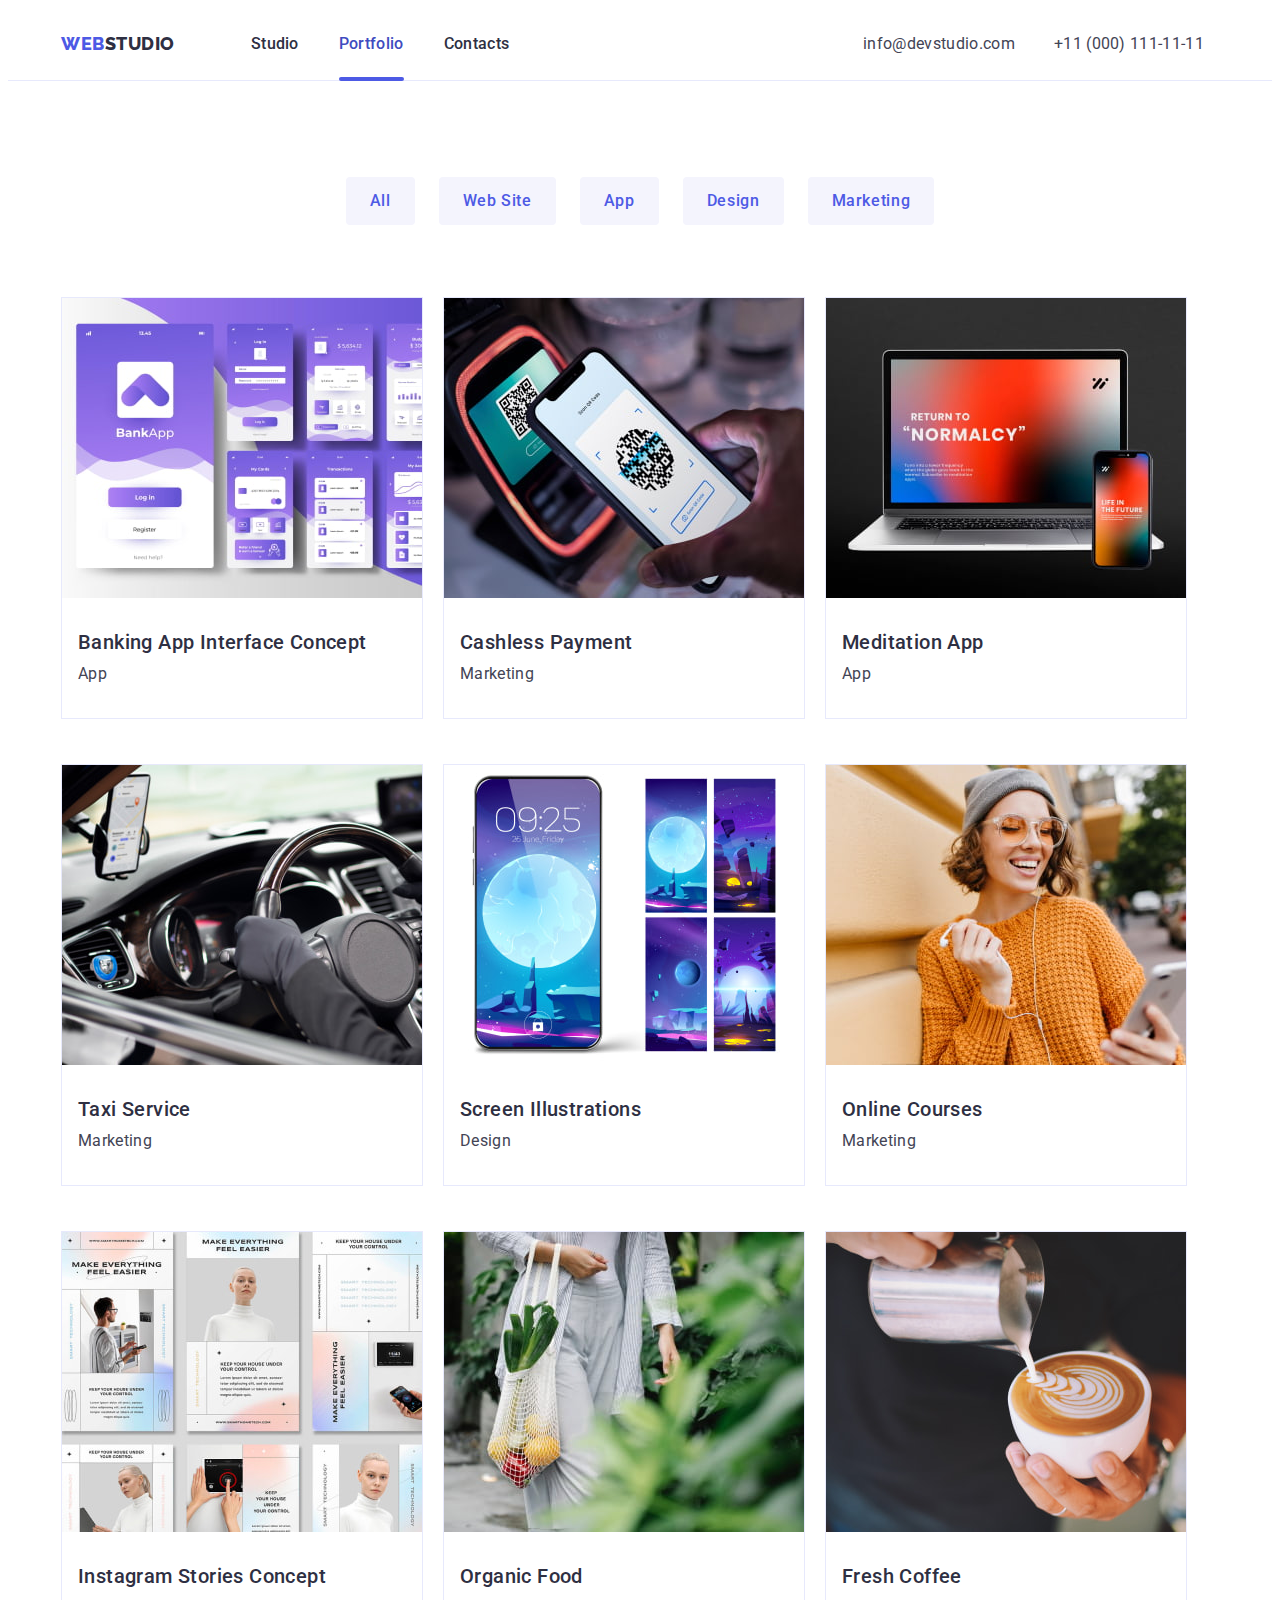
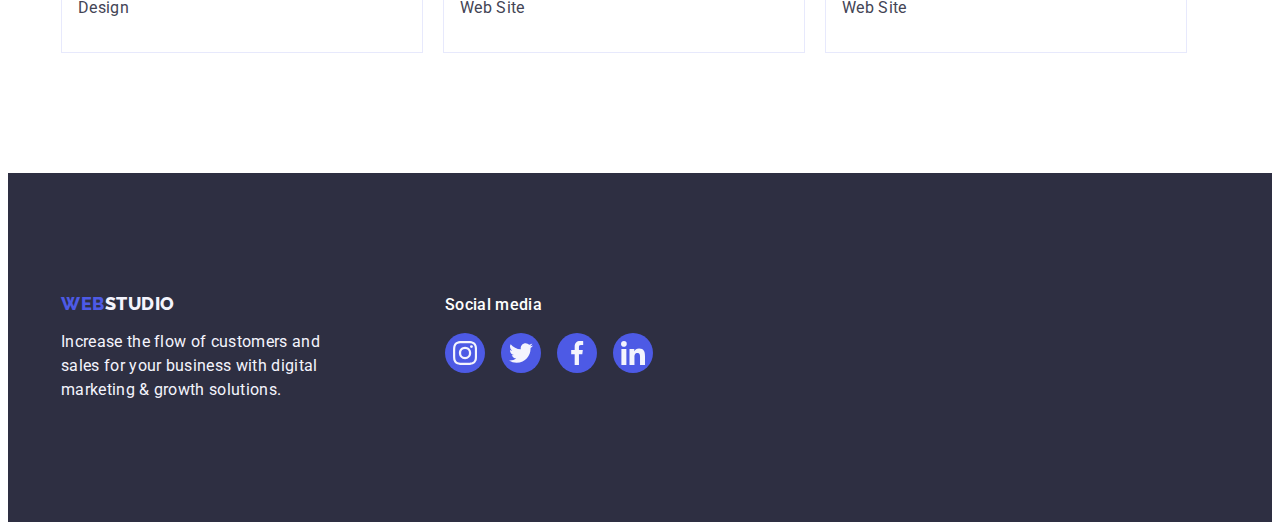
==== portfolio.html @ 0e0e0775 "Initial commit" ====
<!DOCTYPE html>
<html lang="en">
  <head>
    <meta charset="UTF-8" />
    <meta http-equiv="X-UA-Compatible" content="IE=edge" />
    <meta name="viewport" content="width=device-width, initial-scale=1.0" />
    <link
      rel="stylesheet"
      href="https://cdnjs.cloudflare.com/ajax/libs/modern-normalize/1.1.0/modern-normalize.min.css"
      integrity="sha512-wpPYUAdjBVSE4KJnH1VR1HeZfpl1ub8YT/NKx4PuQ5NmX2tKuGu6U/JRp5y+Y8XG2tV+wKQpNHVUX03MfMFn9Q=="
      crossorigin="anonymous"
      referrerpolicy="no-referrer"
    />
    <title>Portfolio</title>
    <link rel="stylesheet" href="./css/styles.css" />
    <link rel="preconnect" href="https://fonts.googleapis.com" />
    <link rel="preconnect" href="https://fonts.gstatic.com" crossorigin />
    <link
      href="https://fonts.googleapis.com/css2?family=Raleway:wght@700;800&family=Roboto:wght@400;500&display=swap"
      rel="stylesheet"
    />
  </head>
  <body>
    <!--Шапка сторінки-->
    <header class="header-cont">
      <div class="header-box container">
        <nav class="nav-box">
          <a class="logo link" href="./index.html"
            >Web<span class="logo-span">Studio</span></a
          >
          <ul class="list nav-list">
            <li><a href="./index.html" class="link item line">Studio</a></li>
            <li>
              <a href="./portfolio.html" class="link item line active"
                >Portfolio</a
              >
            </li>
            <li><a href="" class="link item line">Contacts</a></li>
          </ul>
        </nav>

        <address class="cont">
          <ul class="list address-list">
            <li>
              <a
                href="mailto:info@devstudio.com"
                class="link item-mail addres-gap"
                >info@devstudio.com</a
              >
            </li>
            <li>
              <a href="tel:+110001111111" class="link item-mail"
                >+11 (000) 111-11-11</a
              >
            </li>
          </ul>
        </address>
      </div>
    </header>

    <main class="main-portfolio">
      <section class="section-portfolio">
        <div class="div-main-portfolio container">
          <h1 hidden class="hidden-title">Hello world</h1>
          <div class="button-portfolio">
            <ul class="list list-button">
              <li><button type="button" class="button_">All</button></li>
              <li>
                <button type="button" class="button_">Web Site</button>
              </li>
              <li><button type="button" class="button_">App</button></li>
              <li>
                <button type="button" class="button_">Design</button>
              </li>
              <li>
                <button type="button" class="button_">Marketing</button>
              </li>
            </ul>
          </div>

          <ul class="list-portfolio list">
            <li class="li-solid">
              <a href="#" class="link">
                <div class="div-wraper">
                  <img
                    src="./images/bankingapp.jpg"
                    class="portfolio-jpg"
                    alt="Bank app"
                    width="360"
                  />
                  <p class="overlay">
                    14 Stylish and User-Friendly App Design Concepts · Task
                    Manager App · Calorie Tracker App · Exotic Fruit Ecommerce
                    App · Cloud Storage App
                  </p>
                </div>
                <div class="div-portfolio">
                  <h2 class="list-item header-portfolio">
                    Banking App Interface Concept
                  </h2>
                  <p class="main-p">App</p>
                </div>
              </a>
            </li>

            <li class="li-solid">
              <a href="#" class="link">
                <div class="div-wraper">
                  <img
                    src="./images/cashless.jpg"
                    alt="Cashless Payment"
                    width="360"
                  />
                  <p class="overlay">
                    14 Stylish and User-Friendly App Design Concepts · Task
                    Manager App · Calorie Tracker App · Exotic Fruit Ecommerce
                    App · Cloud Storage App
                  </p>
                </div>
                <div class="div-portfolio">
                  <h2 class="list-item header-portfolio">Cashless Payment</h2>
                  <p class="main-p">Marketing</p>
                </div>
              </a>
            </li>

            <li class="li-solid">
              <a href="#" class="link">
                <div class="div-wraper">
                  <img
                    src="./images/meditationapp.jpg"
                    alt="Meditation App"
                    width="360"
                  />
                  <p class="overlay">
                    14 Stylish and User-Friendly App Design Concepts · Task
                    Manager App · Calorie Tracker App · Exotic Fruit Ecommerce
                    App · Cloud Storage App
                  </p>
                </div>
                <div class="div-portfolio">
                  <h2 class="list-item header-portfolio">Meditation App</h2>
                  <p class="main-p">App</p>
                </div>
              </a>
            </li>

            <li class="li-solid">
              <a href="#" class="link">
                <div class="div-wraper">
                  <img
                    src="./images/taxiservice.jpg"
                    alt="Taxi Service"
                    width="360"
                  />
                  <p class="overlay">
                    14 Stylish and User-Friendly App Design Concepts · Task
                    Manager App · Calorie Tracker App · Exotic Fruit Ecommerce
                    App · Cloud Storage App
                  </p>
                </div>
                <div class="div-portfolio">
                  <h2 class="list-item header-portfolio">Taxi Service</h2>
                  <p class="main-p">Marketing</p>
                </div>
              </a>
            </li>

            <li class="li-solid">
              <a href="#" class="link">
                <div class="div-wraper">
                  <img
                    src="./images/screen.jpg"
                    alt="Screen Illustrations"
                    width="360"
                  />
                  <p class="overlay">
                    14 Stylish and User-Friendly App Design Concepts · Task
                    Manager App · Calorie Tracker App · Exotic Fruit Ecommerce
                    App · Cloud Storage App
                  </p>
                </div>
                <div class="div-portfolio">
                  <h2 class="list-item header-portfolio">
                    Screen Illustrations
                  </h2>
                  <p class="main-p">Design</p>
                </div>
              </a>
            </li>

            <li class="li-solid">
              <a href="#" class="link">
                <div class="div-wraper">
                  <img
                    src="./images/courses.jpg"
                    alt="Online Courses"
                    width="360"
                  />
                  <p class="overlay">
                    14 Stylish and User-Friendly App Design Concepts · Task
                    Manager App · Calorie Tracker App · Exotic Fruit Ecommerce
                    App · Cloud Storage App
                  </p>
                </div>
                <div class="div-portfolio">
                  <h2 class="list-item header-portfolio">Online Courses</h2>
                  <p class="main-p">Marketing</p>
                </div>
              </a>
            </li>

            <li class="li-solid">
              <a href="#" class="link">
                <div class="div-wraper">
                  <img
                    src="./images/instagram.jpg"
                    alt="Instagram Stories Concept"
                    width="360"
                  />
                  <p class="overlay">
                    14 Stylish and User-Friendly App Design Concepts · Task
                    Manager App · Calorie Tracker App · Exotic Fruit Ecommerce
                    App · Cloud Storage App
                  </p>
                </div>
                <div class="div-portfolio">
                  <h2 class="list-item header-portfolio">
                    Instagram Stories Concept
                  </h2>
                  <p class="main-p">Design</p>
                </div>
              </a>
            </li>

            <li class="li-solid">
              <a href="#" class="link">
                <div class="div-wraper">
                  <img src="./images/food.jpg" alt="Organic Food" width="360" />
                  <p class="overlay">
                    14 Stylish and User-Friendly App Design Concepts · Task
                    Manager App · Calorie Tracker App · Exotic Fruit Ecommerce
                    App · Cloud Storage App
                  </p>
                </div>
                <div class="div-portfolio">
                  <h2 class="list-item header-portfolio">Organic Food</h2>
                  <p class="main-p">Web Site</p>
                </div>
              </a>
            </li>

            <li class="li-solid">
              <a href="#" class="link">
                <div class="div-wraper">
                  <img
                    src="./images/coffee.jpg"
                    alt="Fresh Coffee"
                    width="360"
                  />
                  <p class="overlay">
                    14 Stylish and User-Friendly App Design Concepts · Task
                    Manager App · Calorie Tracker App · Exotic Fruit Ecommerce
                    App · Cloud Storage App
                  </p>
                </div>
                <div class="div-portfolio">
                  <h2 class="list-item header-portfolio">Fresh Coffee</h2>
                  <p class="main-p">Web Site</p>
                </div>
              </a>
            </li>
          </ul>
        </div>
      </section>
    </main>

    <footer class="footer-b">
      <div class="container div-ftr">
        <div class="footer-container">
          <a class="logo-footer link" href="./index.html"
            >Web<span class="logo-span-footer">Studio</span></a
          >
          <p class="foofter-t">
            Increase the flow of customers and sales for your business with
            digital marketing & growth solutions.
          </p>
        </div>
        <div class="footer-social">
          <p class="footer-text">Social media</p>
          <ul class="footer-icon-list">
            <li class="li-icon">
              <a href="" class="link-item"
                ><svg class="footer-icon" width="24" height="24">
                  <use
                    href="./images/icons.svg#icon-instagram2"
                    class="div-footer-svg"
                  ></use></svg
              ></a>
            </li>
            <li class="li-icon">
              <a href="" class="link-item"
                ><svg class="footer-icon" width="24" height="24">
                  <use
                    href="./images/icons.svg#icon-twitter1"
                    class="div-footer-svg"
                  ></use></svg
              ></a>
            </li>
            <li class="li-icon">
              <a href="" class="link-item"
                ><svg class="footer-icon" width="24" height="24">
                  <use
                    href="./images/icons.svg#icon-facebook1"
                    class="div-footer-svg"
                  ></use></svg
              ></a>
            </li>
            <li class="li-icon">
              <a href="" class="link-item"
                ><svg class="footer-icon" width="24" height="24">
                  <use
                    href="./images/icons.svg#icon-linkedin1"
                    class="div-footer-svg"
                  ></use></svg
              ></a>
            </li>
          </ul>
        </div>
      </div>
    </footer>
  </body>
</html>
---- css/styles.css ----
:root {
  --white: #ffffff;
  --white_: #f4f4fd;
  --blue: #4d5ae5;
  --blue_: #404bbf;
  --green: #31d0aa;
  --timing-function: cubic-bezier(0.4, 0, 0.2, 1);
  --cornflower: #e7e9fc;
  --navyblue: #2e2f42;
}

@keyframes translator {
  0% {
    transform: translate(-50%, -50);
  }
  100% {
    transform: translateY(-150%);
  }
}

@keyframes active {
  0% {
    opacity: 0;
  }
  100% {
    opacity: 1;
  }
}

p,
h1,
h2,
h3,
h4,
h5 {
  margin: 0;
}

button {
  cursor: pointer;
  margin: 0;
  border: 0;
  padding: 0;
}

address {
  font-style: normal;
}

ul {
  margin-top: 0;
  margin-bottom: 0;
  padding-left: 0;
}

img {
  display: block;
  max-width: 100%;
  height: auto;
}

body {
  font-family: "Roboto", sans-serif;
  color: #434455;
  background-color: #ffffff;
}

.link {
  text-decoration: none;
}

.list {
  list-style: none;
}

.container {
  margin: 0 auto;
  max-width: 1158px;
  padding: 0 15px;
}

/* -------------HEADER---------------- */
.nav-list,
.nav-box,
.header-box,
.cont .address-list,
.div-buttonsect_,
.effsolutions .section-one-button,
.list-activity {
  display: flex;
  align-items: center;
}

.header-cont {
  padding: 24px 0;
  border-bottom: 1px solid #e7e9fc;
}

.nav-box {
  margin-right: auto;
}

.header-cont .header-box .nav-box .nav-list,
.address-list {
  gap: 40px;
}

.addres-gap {
  padding-right: 26px;
}

.logo {
  font-family: "Raleway", sans-serif;
  font-weight: 800;
  font-size: 18px;
  line-height: 1.17;
  letter-spacing: 0.03em;
  text-transform: uppercase;
  color: #4d5ae5;
  margin-right: 76px;
}

.logo-span {
  color: #2e2f42;
}

.item {
  font-weight: 500;
  font-size: 16px;
  line-height: 1.5;
  letter-spacing: 0.02em;
  color: #2e2f42;
  transition-property: color;
  transition-duration: 250ms;
  transition-timing-function: var(--timing-function);
}

.item:hover,
.item:focus {
  color: #404bbf;
}

.item-mail {
  color: #434455;
  padding-right: 15px;
  font-family: "Roboto";
  font-style: normal;
  white-space: nowrap;
  font-size: 16px;
  line-height: 1.5;
  letter-spacing: 0.02em;
  padding-right: 15px;
  transition-property: color;
  transition-duration: 250ms;
  transition-timing-function: var(--timing-function);
}

.item-mail:hover,
.item-mail:focus {
  color: var(--blue_);
}

.line {
  position: relative;
}

.active {
  animation: active 250ms;
  color: var(--blue_);
}

.active::after {
  content: "";
  position: absolute;
  top: 43px;
  display: block;
  width: 100%;
  height: 4px;
  border-radius: 2px;
  transition-property: color;
  transition-duration: 250ms;
  background-color: var(--blue);
}

/**--Section1 -INDEX.HTML--*/

.buttonsect_ {
  padding-top: 188px;
  padding-bottom: 188px;
  background-image: linear-gradient(
      rgba(46, 47, 66, 0.7),
      rgba(46, 47, 66, 0.7)
    ),
    url(../images/people-office.jpg);
  max-width: 1440px;
  margin-left: auto;
  margin-right: auto;
  background-repeat: no-repeat;
  background-position: center;
  background-size: contain;
}

.div-buttonsect_ {
  align-items: center;
  flex-direction: column;
}

.effsolutions {
  font-weight: 700;
  font-size: 56px;
  line-height: 1.07;
  text-align: center;
  letter-spacing: 0.04em;
  color: #ffffff;
}

.section-one-button {
  margin-top: 48px;
}

.button-main {
  font-family: "Roboto", sans-serif;
  background-color: #4d5ae5;
  font-weight: 500;
  font-size: 16px;
  line-height: 1.5;
  letter-spacing: 0.04em;
  color: #ffffff;
  border-radius: 4px;
  text-align: center;
  padding: 16px 32px;
  box-shadow: 0px 4px 4px rgba(0, 0, 0, 0.15);
  transition-property: color, background-color;
  transition-duration: 250ms;
}

.button-main:is(:hover, :focus) {
  background-color: var(--blue_);
}

/***-----------Section2-INDEX.HTML-------------***/

.section-two {
  padding: 120px 0;
}

.list {
  gap: 24px;
  display: flex;
  align-items: flex-start;
}

.li-section-two {
  width: 264px;
}

.list-item {
  margin-bottom: 8px;
  font-weight: 500;
  font-size: 20px;
  line-height: 1.2;
  letter-spacing: 0.02em;
  color: #2e2f42;
  transition-property: color, background-color;
  transition-duration: 250ms;
  transition-timing-function: var(--timing-function);
}

.main-p {
  font-size: 16px;
  line-height: 1.5;
  letter-spacing: 0.02em;
  color: #434455;
  text-align: left;
}

.link-main-icon {
  box-sizing: border-box;
  height: 112px;
  display: flex;
  align-items: center;
  justify-content: center;
  background: #f4f4fd;
  border-radius: 4px;
  margin-bottom: 8px;
}

/**------------Section3 -INDEX.HTML---------**/

.section-three {
  padding-bottom: 120px;
  color: #2e2f42;
}

.div-section-three {
}

.activity {
  font-family: "Roboto";
  font-style: normal;
  font-weight: 700;
  font-size: 36px;
  line-height: 1.11;
  text-align: center;
  letter-spacing: 0.02em;
  text-transform: capitalize;
}

.list-activity {
  gap: 24px;
  margin-top: 72px;
}

/***---------Section4 -INDEX.HTML--------***/

.our-team {
  padding: 120px 0;
  background-color: #f4f4fd;
}

.section-four-item {
  align-items: center;
  padding: 32px 0 32px 0;
}

.title-section-four {
  margin-bottom: 72px;
}

.list-uorteam {
  align-items: center;
  text-align: center;
  background-color: #ffffff;
  box-shadow: 0px 1px 6px rgba(46, 47, 66, 0.08),
    0px 1px 1px rgba(46, 47, 66, 0.16), 0px 2px 1px rgba(46, 47, 66, 0.08);
  border-radius: 0px 0px 4px 4px;
}

.title-three {
  font-weight: 500;
  font-size: 20px;
  line-height: 1.2;
  letter-spacing: 0.02em;
  color: #2e2f42;
  margin-bottom: 8px;
}

.main-text {
  font-size: 16px;
  line-height: 1.5;
  text-align: center;
  letter-spacing: 0.02em;
  color: #434455;
}

.section-four-icon {
  display: flex;
  justify-content: center;
  gap: 24px;
  margin-top: 8px;
}
.li-icon {
  width: 40px;
  height: 40px;
}
.link-item {
  width: 100%;
  height: 100%;
  border-radius: 50%;
  background-color: var(--blue);
  display: flex;
  align-items: center;
  justify-content: center;
  transition-property: background-color;
  transition-duration: 250ms;
}

.link-item:is(:hover, :focus) {
  background-color: var(--blue_);
}

.soc-icon {
  fill: #f4f4fd;
}

/** Section-5 **/

.section-five {
  padding-bottom: 120px;
  padding-top: 120px;
}
.customers {
  margin-bottom: 72px;
  background-color: #ffffff;
  text-align: center;
  font-family: "Roboto";
  font-style: normal;
  font-weight: 700;
  font-size: 36px;
  line-height: 1.1;
  letter-spacing: 0.02em;
  color: #2e2f42;
}

.link-section-five {
  box-sizing: border-box;
  height: 88px;
  width: 168px;
  border: 1px solid #8e8f99;
  border-radius: 5px;
  display: flex;
  align-items: center;
  justify-content: center;
  fill: #8e8f99;
  transition-property: fill, border-colo;
  transition-duration: 250ms;
}

.link-section-five:is(:hover, :focus) {
  fill: var(--blue_);
  border-color: var(--blue_);
}

/***---------Footer--INDEX.HTML------------***/

.footer-b {
  padding-top: 120px;
  padding-bottom: 120px;
  background-color: #2e2f42;
}

.div-ftr {
  display: flex;
}

.footer-container {
  display: flex;
  margin-right: 120px;
  flex-direction: column;
}

.foofter-t {
  font-weight: 400;
  font-size: 16px;
  line-height: 1.5;
  letter-spacing: 0.02em;
  margin-top: 16px;
  width: 264px;
  color: #f4f4fd;
}

.logo-span-footer {
  color: #f4f4fd;
}

.logo-footer {
  font-family: "Raleway", sans-serif;
  font-weight: 800;
  font-size: 18px;
  line-height: 1.17;
  letter-spacing: 0.03em;
  text-transform: uppercase;
  color: #4d5ae5;
}

.footer-social {
  display: inline-block;
}

.footer-icon-list {
  display: flex;
  gap: 16px;
  list-style: none;
}

.footer-text {
  margin-bottom: 16px;
  font-weight: 500;
  font-size: 16px;
  line-height: 1.5;
  letter-spacing: 0.02em;
  color: #ffffff;
  transition-property: background-color;
  transition-duration: 250ms;
  transition-timing-function: var(--timing-function);
}

.footer-social .footer-icon-list .li-icon .link-item:is(:hover, :focus) {
  background-color: var(--green);
}

.div-footer-svg {
  fill: #f4f4fd;
}

/***-----------PORTFOLIO-----------***/
/*header*/

.div-portfolio {
  padding: 32px 0 32px 16px;
}

.li-solid {
  border: 1px solid #e7e9fc;
}

.li-solid:nth-child(4),
.li-solid:nth-child(5),
.li-solid:nth-child(6),
.li-solid:nth-child(7),
.li-solid:nth-child(8),
.li-solid:nth-child(9) {
  margin-top: 25px;
}

.li-solid:is(:hover, :focus) {
  box-shadow: 0px 1px 6px rgba(46, 47, 66, 0.08),
    0px 1px 1px rgba(46, 47, 66, 0.16), 0px 2px 1px rgba(46, 47, 66, 0.08);
}

.section-portfolio {
  padding-top: 96px;
  padding-bottom: 120px;
}

.list-button {
  display: flex;
  align-items: center;
  justify-content: center;
  margin-bottom: 72px;
}

.button_ {
  color: #4d5ae5;
  background-color: #f4f4fd;
  font-family: "Roboto", sans-serif;
  font-weight: 500;
  font-size: 16px;
  line-height: 1.5;
  letter-spacing: 0.04em;
  border-radius: 4px;
  flex: none;
  order: 0;
  flex-grow: 0;
  align-items: flex-start;
  padding: 12px 24px;
  transition-duration: 250ms;
}

.button_:is(:hover, :focus) {
  color: var(--white);
  background-color: var(--blue_);
  box-shadow: 0px 3px 1px rgba(0, 0, 0, 0.1), 0px 2px 1px rgba(0, 0, 0, 0.08),
    0px 2px 2px rgba(0, 0, 0, 0.12);
}

.list-portfolio {
  display: flex;
  flex-wrap: wrap;
  order: 3;
  align-items: center;
  gap: 20px;
}

.div-wraper {
  position: relative;
  overflow: hidden;
}

.overlay {
  background-color: #4d5ae5;
  color: #f4f4fd;
  font-size: 16px;
  line-height: 1.5;
  letter-spacing: 0.02em;
  padding: 40px 32px 164px 32px;
  width: 100%;
  height: 100%;
  position: absolute;
  top: 0;
  left: 0;
  transform: translate(0, 100%);
  transition: 250ms var(--timing-function);
}

.li-solid:hover .overlay {
  transform: translate(0, 0);
}

/***-------------MODAL_WINDOW------------***/

.backdrop {
  display: flex;
  position: fixed;
  top: 0;
  left: 0;
  width: 100%;
  height: 100%;
  background-color: rgba(46, 47, 66, 0.4);
  opacity: 1;
  visibility: visible;
  transition-property: opacity;
  transition: opacity 250ms;
}

.backdrop.is-hidden {
  visibility: hidden;
  opacity: 0;
  pointer-events: none;
}

.modal-button {
  position: absolute;
  top: 24px;
  right: 24px;
  width: 24px;
  height: 24px;
  box-sizing: border-box;
  border-radius: 50%;
  border: 1px solid rgba(0, 0, 0, 0.1);
  background-color: var(--cornflower);
  fill: var(--navyblue);
  display: block;
  display: flex;
  justify-content: center;
  align-items: center;
  cursor: pointer;
  transition-property: background-color, fill;
  transition-duration: 250ms;
  transition-timing-function: var(--timing-function);
}

.modal-button:is(:hover, :focus) {
  fill: var(--white);
  background-color: var(--blue_);
}

.modal {
  position: absolute;
  width: 408px;
  height: 576px;
  background-color: #fcfcfc;
  box-shadow: 0px 1px 1px rgba(0, 0, 0, 0.14), 0px 1px 3px rgba(0, 0, 0, 0.12),
    0px 2px 1px rgba(0, 0, 0, 0.2);
  border-radius: 4px;
  top: 50%;
  left: 50%;
  transition-property: transform;
  transform: translate(-50%, -50%) scale(1);
  transition: transform 250ms cubic-bezier(0.4, 0, 0.2, 1);
}

.backdrop.is-hidden .modal {
  transform: translate(-50%, -50%) scale(0.9);
}
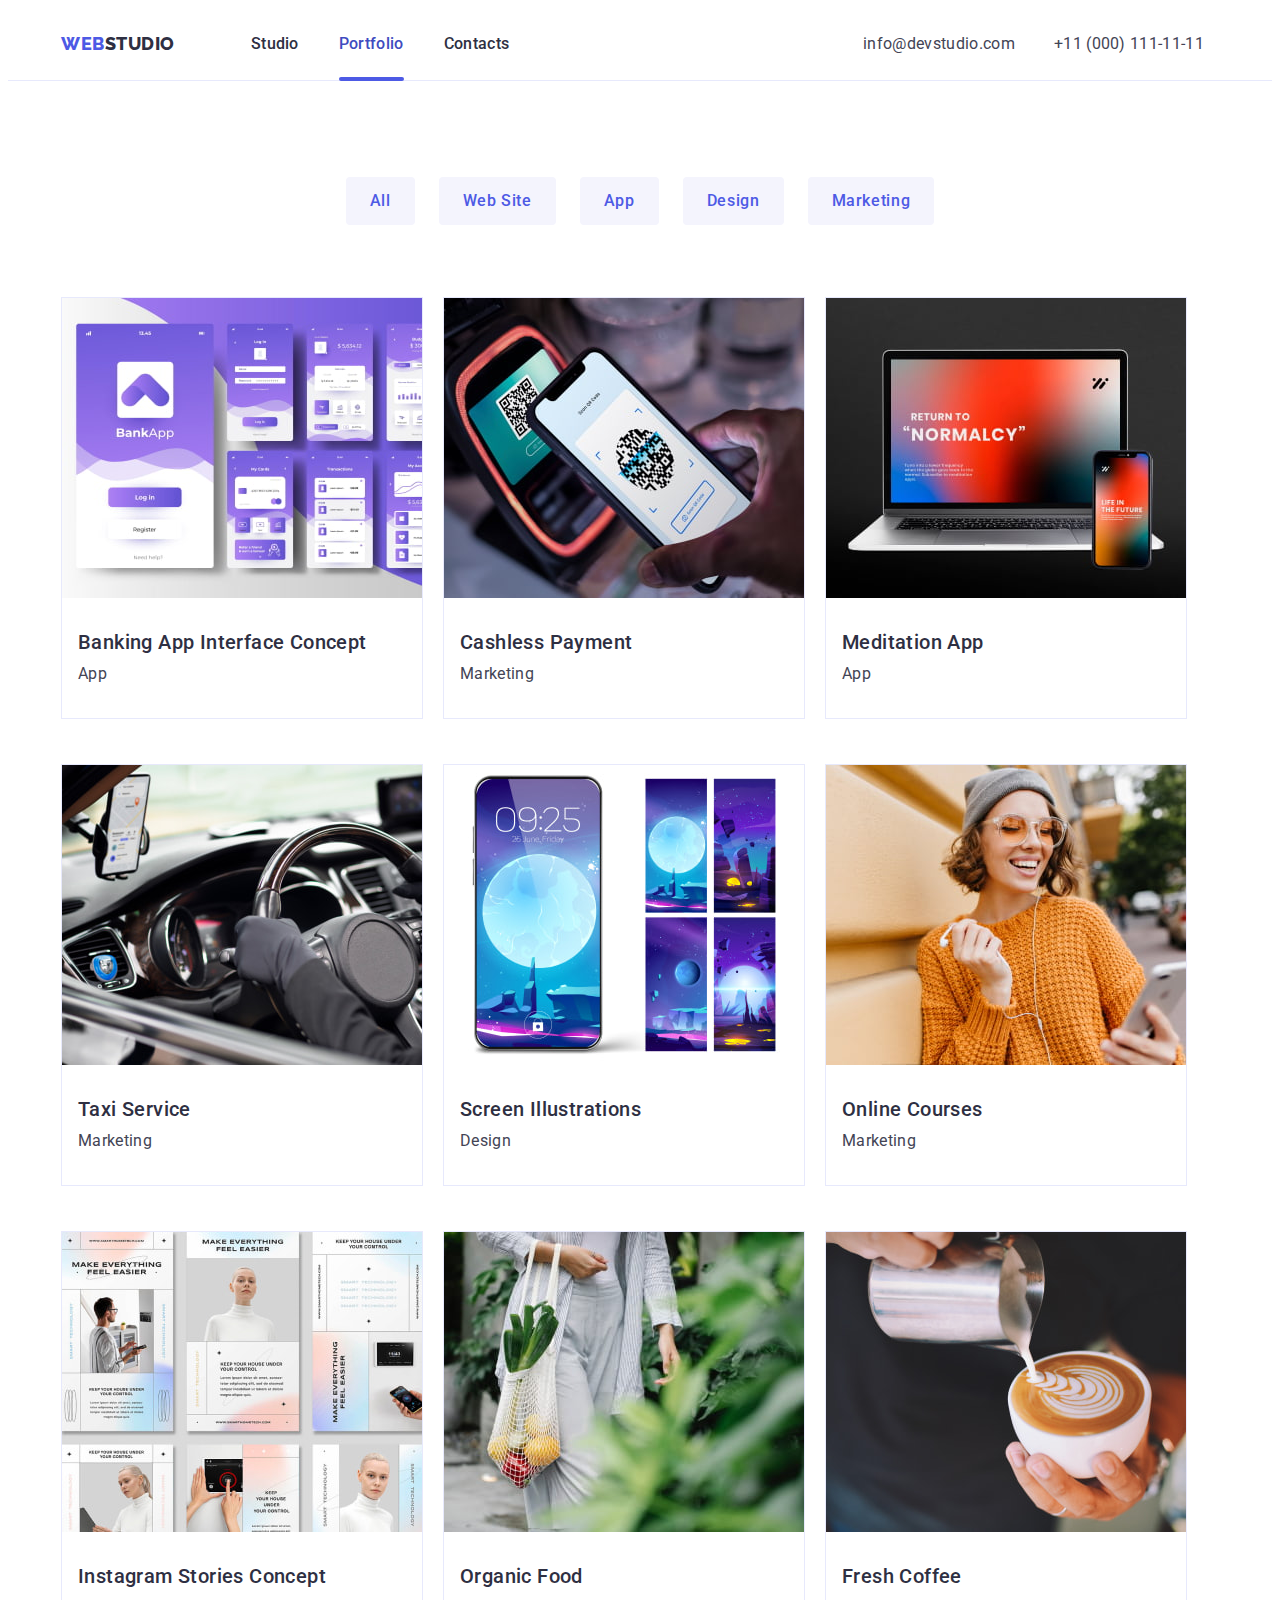
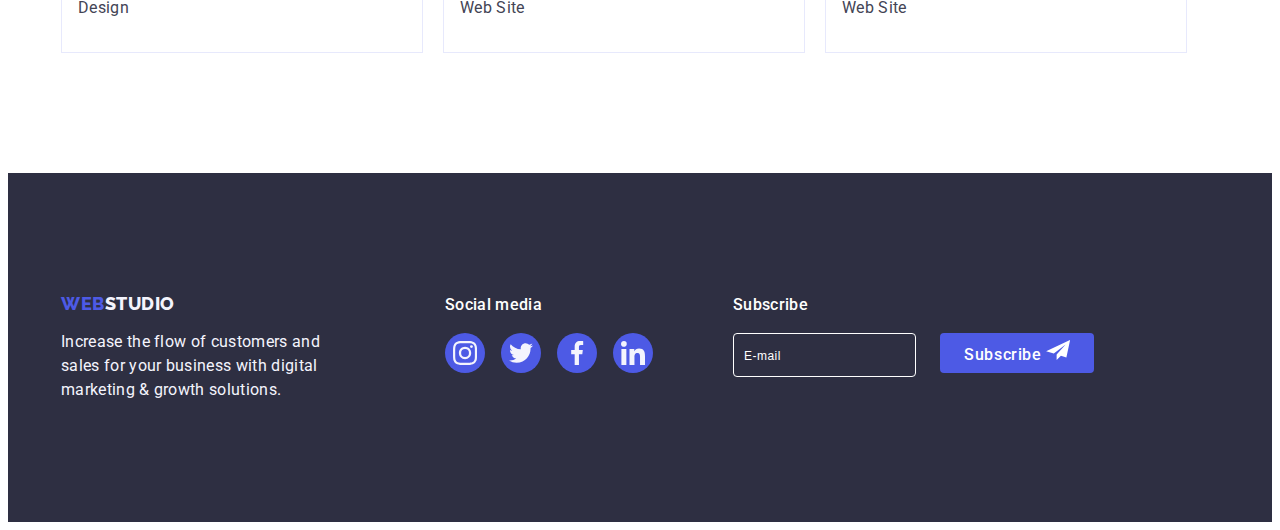
==== commit 2e04e930: "update" ====
--- a/portfolio.html
+++ b/portfolio.html
@@ -327,6 +327,27 @@
             </li>
           </ul>
         </div>
+        <div class="div-subscribe-footer">
+          <label>
+            <span class="subscribe-footer">Subscribe</span>
+            <input
+              class="footer-input"
+              type="email"
+              name="email-subscribe"
+              id="email-subscribe"
+              placeholder="E-mail"
+              pattern="[a-z0-9._%+-]+@[a-z0-9.-]+\.[a-z]{2,}$"
+            />
+          </label>
+        </div>
+        <div class="div-button-subscribe">
+          <button type="button" class="button-subscribe">
+            Subscribe
+            <svg width="24" height="20">
+              <use href="./images/icons.svg#icon-send" class="svg-send"></use>
+            </svg>
+          </button>
+        </div>
       </div>
     </footer>
   </body>
--- a/css/styles.css
+++ b/css/styles.css
@@ -421,7 +421,7 @@
   border-color: var(--blue_);
 }
 
-/***---------Footer--INDEX.HTML------------***/
+/***---------Footer--------------***/
 
 .footer-b {
   padding-top: 120px;
@@ -465,6 +465,7 @@
 
 .footer-social {
   display: inline-block;
+  margin-right: 80px;
 }
 
 .footer-icon-list {
@@ -491,6 +492,72 @@
 
 .div-footer-svg {
   fill: #f4f4fd;
+}
+
+.div-subscribe-footer {
+  display: flex;
+  flex-direction: column;
+}
+
+.subscribe-footer {
+  display: flex;
+  font-weight: 500;
+  font-size: 16px;
+  line-height: 1.5;
+  letter-spacing: 0.02em;
+  color: #ffffff;
+  margin-bottom: 16px;
+}
+
+.footer-input {
+  height: 40px;
+  border: 1px solid #ffffff;
+  border-radius: 4px;
+  background-color: #2e2f42;
+  color: #ffffff;
+  outline: transparent;
+  letter-spacing: 0.06em;
+  transition-duration: 250ms;
+}
+
+.footer-input::placeholder {
+  padding-left: 8px;
+  font-weight: 400;
+  font-size: 12px;
+  line-height: 1.5;
+  letter-spacing: 0.04em;
+  color: #ffffff;
+}
+
+.div-subscribe-footer {
+  margin-right: 24px;
+}
+
+.button-subscribe {
+  height: 40px;
+  background-color: #4d5ae5;
+  color: #ffffff;
+  font-family: "Roboto", sans-serif;
+  font-weight: 500;
+  font-size: 16px;
+  line-height: 1.5;
+  letter-spacing: 0.04em;
+  border-radius: 4px;
+  order: 0;
+  flex-grow: 0;
+  padding: 3px 24px;
+  transition-duration: 250ms;
+  margin-top: 40px;
+}
+
+.button-subscribe:is(:hover, :focus) {
+  background-color: var(--blue_);
+  box-shadow: 0px 3px 1px rgba(0, 0, 0, 0.1), 0px 2px 1px rgba(0, 0, 0, 0.08),
+    0px 2px 2px rgba(0, 0, 0, 0.12);
+}
+
+.svg-send {
+  fill: #ffffff;
 }
 
 /***-----------PORTFOLIO-----------***/
@@ -592,6 +659,8 @@
 .backdrop {
   display: flex;
   position: fixed;
+  align-items: center;
+  justify-content: center;
   top: 0;
   left: 0;
   width: 100%;
@@ -600,7 +669,7 @@
   opacity: 1;
   visibility: visible;
   transition-property: opacity;
-  transition: opacity 250ms;
+  transition-duration: 250ms;
 }
 
 .backdrop.is-hidden {
@@ -620,7 +689,6 @@
   border: 1px solid rgba(0, 0, 0, 0.1);
   background-color: var(--cornflower);
   fill: var(--navyblue);
-  display: block;
   display: flex;
   justify-content: center;
   align-items: center;
@@ -636,9 +704,11 @@
 }
 
 .modal {
-  position: absolute;
+  position: fixed;
   width: 408px;
   height: 576px;
+  padding-left: 24px;
+  padding-right: 24px;
   background-color: #fcfcfc;
   box-shadow: 0px 1px 1px rgba(0, 0, 0, 0.14), 0px 1px 3px rgba(0, 0, 0, 0.12),
     0px 2px 1px rgba(0, 0, 0, 0.2);
@@ -653,3 +723,173 @@
 .backdrop.is-hidden .modal {
   transform: translate(-50%, -50%) scale(0.9);
 }
+
+/***------------MODAL_FORM---------***/
+
+.modal-title {
+  margin-top: 72px;
+  margin-bottom: 16px;
+  font-style: normal;
+  font-weight: 500;
+  font-size: 16px;
+  line-height: 1.5;
+  text-align: center;
+  letter-spacing: 0.02em;
+  color: #434455;
+}
+
+.modal-input {
+  width: 100%;
+  height: 40px;
+  border: 1px solid var(--navyblue);
+  border-radius: 4px;
+  margin-bottom: 8px;
+  padding: 5px 5px 5px 24px;
+  font-size: 12px;
+  line-height: 1.16;
+  outline: transparent;
+  transition-duration: 250ms;
+}
+
+.modal-input:focus {
+  border: 1px solid var(--blue);
+}
+
+.modal-input:focus + .svg-label-icon {
+  fill: var(--blue);
+}
+
+.buton-submit {
+  display: flex;
+  align-items: center;
+  justify-content: center;
+  margin-left: auto;
+  margin-right: auto;
+  font-weight: 500;
+  font-size: 16px;
+  line-height: 1.5;
+  letter-spacing: 0.04em;
+  padding: 16px 32px;
+  width: 169px;
+  height: 56px;
+  color: #ffffff;
+  background-color: #4d5ae5;
+  box-shadow: 0px 4px 4px rgba(0, 0, 0, 0.15);
+  border-radius: 4px;
+  transition-property: background-color;
+  transition-duration: 250ms;
+}
+
+.buton-submit:is(:hover, :focus) {
+  background-color: var(--blue_);
+}
+
+.modal-input::placeholder {
+  height: 120px;
+  color: rgba(46, 47, 66, 0.4);
+}
+
+.div-check-box {
+  padding-bottom: 24px;
+}
+
+.name-label {
+  font-size: 12px;
+  line-height: 1.16;
+  letter-spacing: 0.04em;
+  color: #8e8f99;
+  margin-bottom: 14px;
+}
+
+.modal-label span {
+  display: block;
+  margin-bottom: 4px;
+}
+
+.svg-label-icon {
+  left: 10px;
+  position: absolute;
+  top: 45%;
+  transform: translateY(-50%);
+  transition-duration: 250ms;
+  transition-timing-function: var(--timing-function);
+}
+
+.div-modal-input {
+  position: relative;
+  margin-bottom: 0;
+}
+.modal-input::placeholder {
+  position: absolute;
+  margin-top: 8px;
+}
+
+.modal-text-area {
+  width: 100%;
+  height: 120px;
+  border: 1px solid var(--navyblue);
+  border-radius: 4px;
+  margin-bottom: 8px;
+  padding-left: 16px;
+  padding-top: 8px;
+  outline: transparent;
+  font-size: 12px;
+  line-height: 1.16;
+  letter-spacing: 0.04em;
+  color: #8e8f99;
+  resize: none;
+  transition-property: border, fill;
+  transition-duration: 250ms;
+}
+
+.modal-text-area:focus {
+  border: 1px solid var(--blue);
+  fill: var(--blue);
+}
+
+.input-text {
+  font-size: 12px;
+  color: #8e8f99;
+}
+
+.checkbox-label {
+  font-size: 12px;
+  line-height: 1.16;
+  display: flex;
+  align-items: center;
+}
+
+.visually-hidden {
+  position: absolute;
+  width: 16px;
+  height: 16px;
+  border: 0;
+  padding: 0;
+  white-space: nowrap;
+  clip-path: inset(100%);
+  clip: rect(0 0 0 0);
+  overflow: hidden;
+}
+
+.span-privacy {
+  display: flex;
+  align-items: center;
+  justify-content: center;
+  width: 16px;
+  height: 16px;
+  margin-right: 8px;
+  border: 1px solid rgba(46, 47, 66, 0.4);
+  border-radius: 2px;
+  transition-property: background-color, border-color, fill;
+  transition-duration: 250ms;
+}
+
+.div-check-box .span-privacy svg {
+  fill: #ffffff;
+}
+
+.input-checkbox:checked + .span-privacy {
+  background-color: #404bbf;
+  border-color: #404bbf;
+  fill: #f4f4fd;
+}
